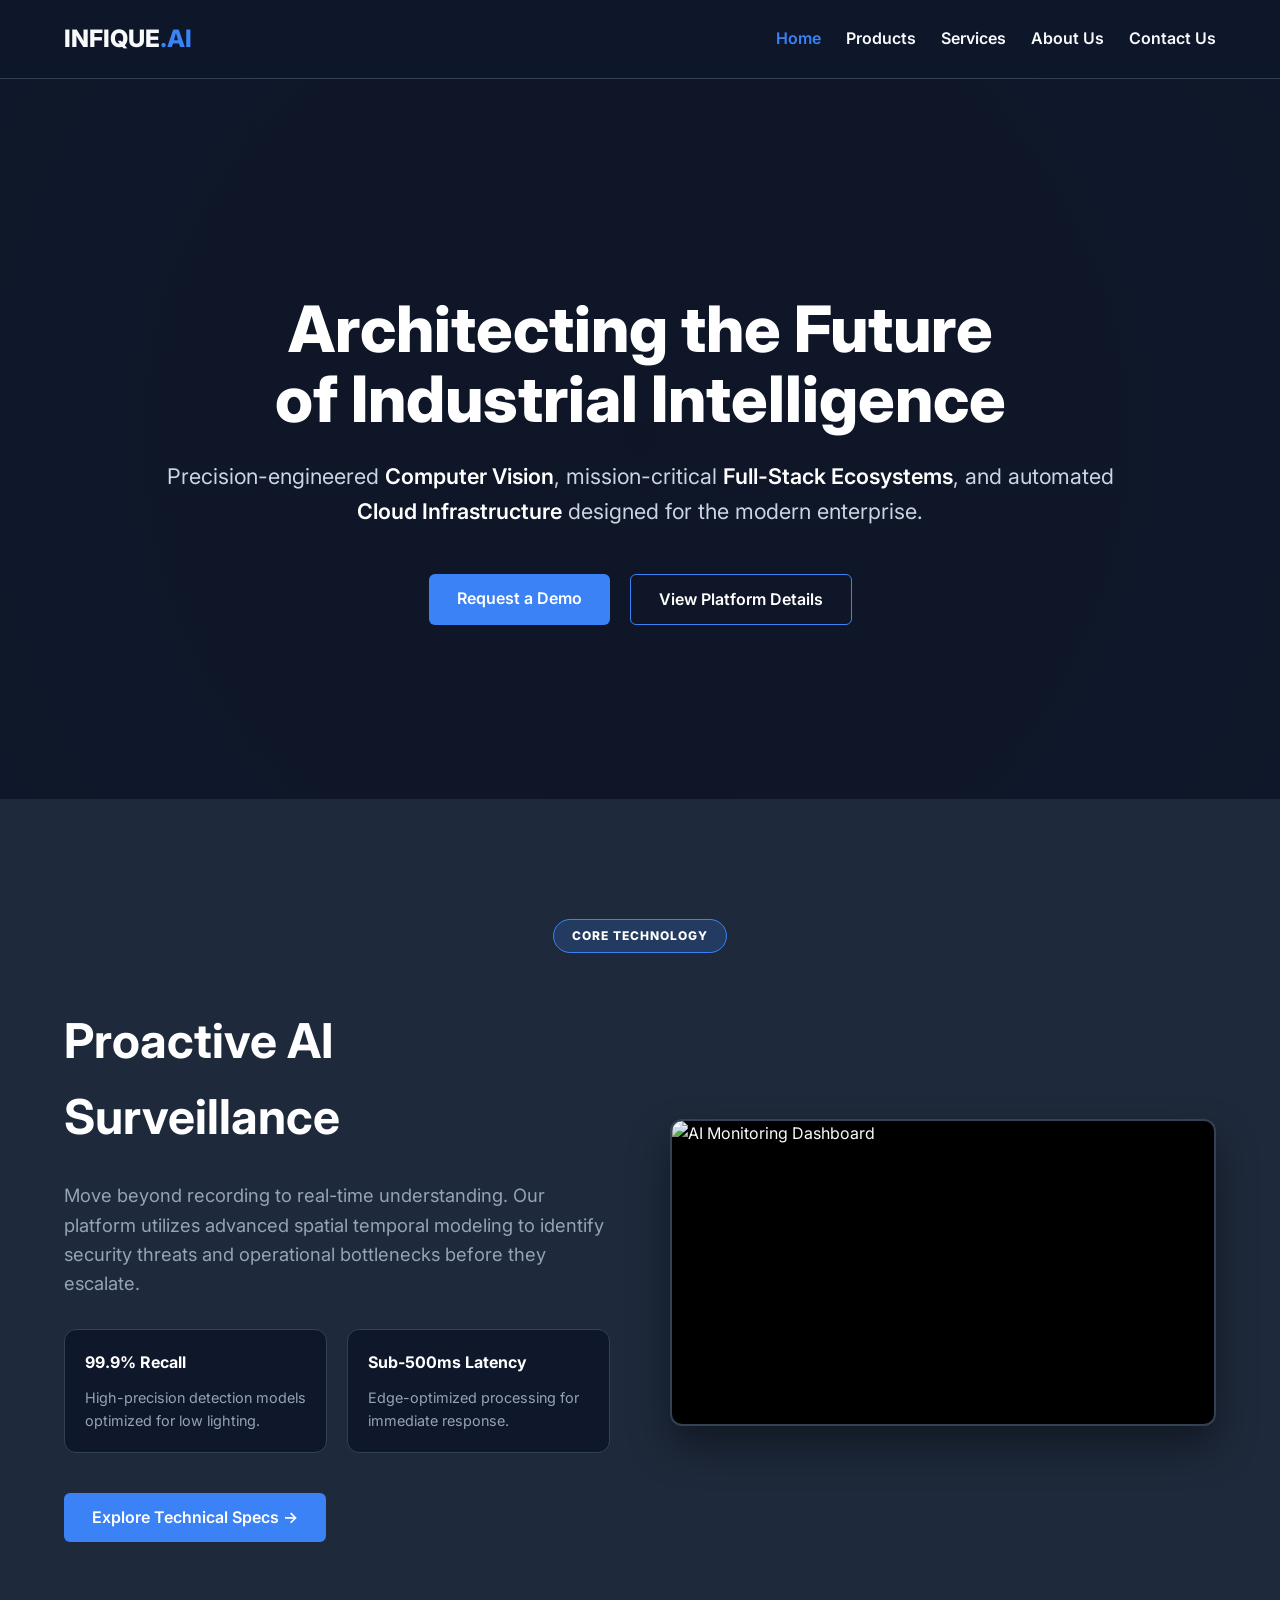
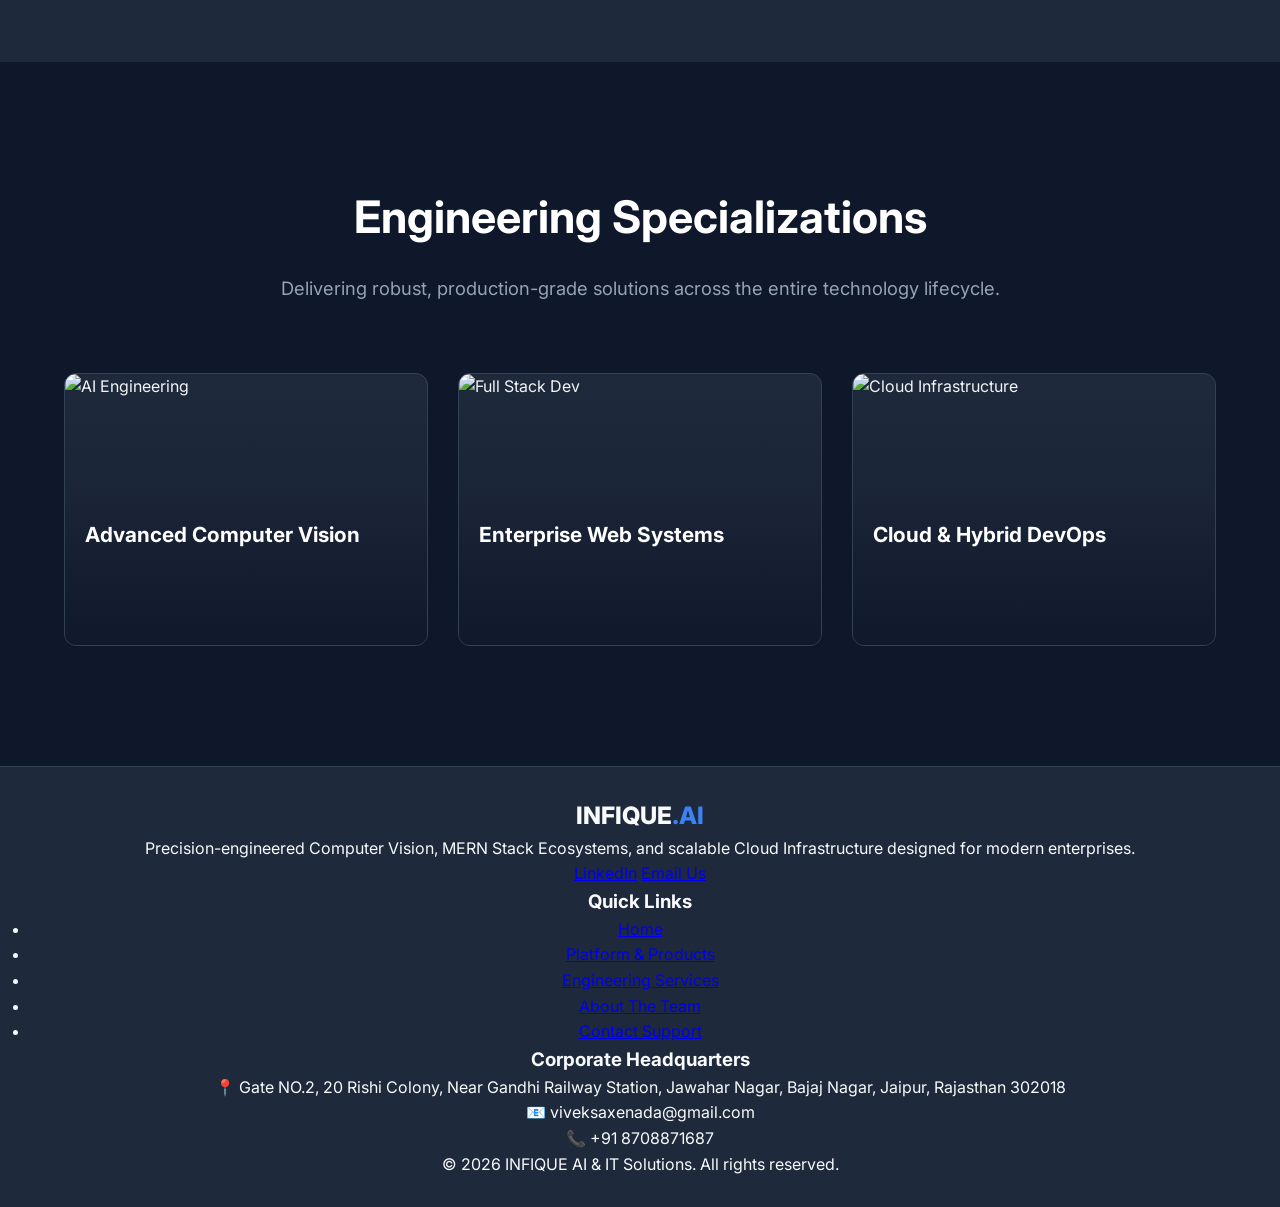
==== index.html @ 80ce9a05 "Add files via upload" ====
<!DOCTYPE html>
<html lang="en">
<head>
    <meta charset="UTF-8">
    <meta name="viewport" content="width=device-width, initial-scale=1.0">
    <title>INFIQUE AI | Enterprise AI Surveillance & Engineering</title>
    <meta name="description" content="INFIQUE AI delivers high-performance AI surveillance, professional MERN stack development, and scalable cloud engineering for global enterprises.">
    <link rel="stylesheet" href="style.css">
    <style>
        /* --- ANIMATED BACKGROUND LOGIC --- */
        @keyframes panBackground {
            0% { background-position: 0% 50%; }
            50% { background-position: 100% 50%; }
            100% { background-position: 0% 50%; }
        }

        .animated-hero-section {
            position: relative;
            padding: 140px 5% 100px;
            text-align: center;
            overflow: hidden;
            min-height: 80vh;
            display: flex;
            flex-direction: column;
            justify-content: center;
            align-items: center;
        }

        /* The moving background image layer */
        .animated-hero-section::before {
            content: "";
            position: absolute;
            top: 0;
            left: 0;
            width: 100%;
            height: 100%;
            z-index: -2;
            /* Update 'back.jpg' if your file path is different (e.g., images/back.jpg) */
            background-image: url('images/back.jpg') 
            background-size: 130%; /* Slightly larger to allow for movement */
            background-repeat: no-repeat;
            animation: panBackground 30s linear infinite;
        }

        /* Dark overlay to ensure text is readable */
        .animated-hero-section::after {
            content: "";
            position: absolute;
            inset: 0;
            z-index: -1;
            background: radial-gradient(circle at center, rgba(15, 23, 42, 0.7) 0%, #0f172a 100%);
        }

        /* Force content above the background layers */
        .animated-hero-section > * {
            position: relative;
            z-index: 10;
        }

        .featured-badge {
            display: inline-block;
            padding: 6px 18px;
            background: rgba(59, 130, 246, 0.2);
            color: white;
            border-radius: 20px;
            font-size: 0.75rem;
            font-weight: 800;
            letter-spacing: 1px;
            margin-bottom: 25px;
            border: 1px solid var(--accent);
        }

        .product-feature-grid {
            display: grid;
            grid-template-columns: 1fr 1fr;
            gap: 60px;
            align-items: center;
            margin-top: 50px;
        }

        .demo-placeholder {
            background: #000;
            aspect-ratio: 16/9;
            border-radius: 12px;
            border: 2px solid #334155;
            display: flex;
            align-items: center;
            justify-content: center;
            position: relative;
            overflow: hidden;
            box-shadow: 0 20px 40px rgba(0,0,0,0.4);
        }

        @media (max-width: 768px) {
            .product-feature-grid { grid-template-columns: 1fr; }
            .animated-hero-section { padding: 100px 5% 60px; }
        }
    </style>
</head>
<body>
    <header>
        <nav>
            <a href="index.html" class="logo">INFIQUE<span>.AI</span></a>
            <ul class="nav-links">
                <li><a href="index.html" class="active">Home</a></li>
                <li><a href="products.html">Products</a></li>
                <li><a href="services.html">Services</a></li>
                <li><a href="about.html">About Us</a></li>
                <li><a href="contact.html">Contact Us</a></li>
            </ul>
        </nav>
    </header>

    <main>
        <section class="animated-hero-section">
            <h1 style="font-size: 4rem; margin-bottom: 25px; color: white; line-height: 1.1; font-weight: 800;">Architecting the Future <br>of Industrial Intelligence</h1>
            <p style="max-width: 950px; margin: 0 auto 45px; font-size: 1.35rem; color: #cbd5e1; line-height: 1.6;">Precision-engineered <span style="color: white; font-weight: 600;">Computer Vision</span>, mission-critical <span style="color: white; font-weight: 600;">Full-Stack Ecosystems</span>, and automated <span style="color: white; font-weight: 600;">Cloud Infrastructure</span> designed for the modern enterprise.</p>
            <div style="display: flex; justify-content: center; gap: 20px;">
                <a href="contact.html" class="btn">Request a Demo</a>
                <a href="products.html" class="btn" style="background: transparent; border: 1px solid var(--accent); color: white;">View Platform Details</a>
            </div>
        </section>

        <section style="padding: 120px 5%; background-color: var(--bg-card);">
            <div class="featured-badge" style="display: block; width: fit-content; margin: 0 auto 25px;">CORE TECHNOLOGY</div>
            <div class="product-feature-grid">
                <div>
                    <h2 style="font-size: 3rem; margin-bottom: 25px; color: white;">Proactive AI Surveillance</h2>
                    <p style="margin-bottom: 30px; font-size: 1.15rem; color: #94a3b8;">Move beyond recording to real-time understanding. Our platform utilizes advanced spatial temporal modeling to identify security threats and operational bottlenecks before they escalate.</p>
                    
                    <div style="display: grid; grid-template-columns: 1fr 1fr; gap: 20px; margin-bottom: 40px;">
                        <div style="padding: 20px; background: #0f172a; border-radius: 12px; border: 1px solid #334155;">
                            <h4 style="color: white; margin-bottom: 10px;">99.9% Recall</h4>
                            <p style="font-size: 0.9rem; color: var(--text-muted);">High-precision detection models optimized for low lighting.</p>
                        </div>
                        <div style="padding: 20px; background: #0f172a; border-radius: 12px; border: 1px solid #334155;">
                            <h4 style="color: white; margin-bottom: 10px;">Sub-500ms Latency</h4>
                            <p style="font-size: 0.9rem; color: var(--text-muted);">Edge-optimized processing for immediate response.</p>
                        </div>
                    </div>
                    <a href="products.html" class="btn">Explore Technical Specs →</a>
                </div>
                <div class="demo-placeholder">
                    <img src="images/ai analysis.jpeg" alt="AI Monitoring Dashboard" style="width:100%; height:100%; object-fit:cover;">
                </div>
            </div>
        </section>

        <section style="padding: 120px 5%;">
            <h2 style="text-align: center; margin-bottom: 20px; color: white; font-size: 2.8rem;">Engineering Specializations</h2>
            <p style="text-align: center; max-width: 800px; margin: 0 auto 70px; color: var(--text-muted); font-size: 1.15rem;">Delivering robust, production-grade solutions across the entire technology lifecycle.</p>
            <div class="home-engineering-grid">
                
                <div class="home-image-card">
                    <img src="images/ai3.jpeg" alt="AI Engineering">
                    <div class="home-card-overlay">
                        <h3 style="color: white;">Advanced Computer Vision</h3>
                        <p>Specialized CNN and Transformer-based models for person re-identification and behavioral mapping.</p>
                    </div>
                </div>

                <div class="home-image-card">
                    <img src="images/fs.png" alt="Full Stack Dev">
                    <div class="home-card-overlay">
                        <h3 style="color: white;">Enterprise Web Systems</h3>
                        <p>High-concurrency MERN stack applications with distributed database architectures for massive scale.</p>
                    </div>
                </div>

                <div class="home-image-card">
                    <img src="images/cloud.png" alt="Cloud Infrastructure">
                    <div class="home-card-overlay">
                        <h3 style="color: white;">Cloud & Hybrid DevOps</h3>
                        <p>Hardened AWS/Azure environments with automated scaling, secret management, and 24/7 monitoring.</p>
                    </div>
                </div>

            </div>
        </section>
    </main>

    <footer class="site-footer">
        <div class="footer-container">
            <div class="footer-about">
                <a href="index.html" class="logo">INFIQUE<span>.AI</span></a>
                <p>Precision-engineered Computer Vision, MERN Stack Ecosystems, and scalable Cloud Infrastructure designed for modern enterprises.</p>
                <div class="footer-socials">
                    <a href="https://www.linkedin.com/in/vivek-saxena-ds" target="_blank" rel="noopener">LinkedIn</a>
                    <a href="mailto:viveksaxenada@gmail.com">Email Us</a>
                </div>
            </div>

            <div class="footer-links">
                <h3>Quick Links</h3>
                <ul>
                    <li><a href="index.html">Home</a></li>
                    <li><a href="products.html">Platform & Products</a></li>
                    <li><a href="services.html">Engineering Services</a></li>
                    <li><a href="about.html">About The Team</a></li>
                    <li><a href="contact.html">Contact Support</a></li>
                </ul>
            </div>

            <div class="footer-contact">
                <h3>Corporate Headquarters</h3>
                <p><span>📍</span> Gate NO.2, 20 Rishi Colony, Near Gandhi Railway Station, Jawahar Nagar, Bajaj Nagar, Jaipur, Rajasthan 302018</p>
                <p><span>📧</span> viveksaxenada@gmail.com</p>
                <p><span>📞</span> +91 8708871687</p>
            </div>
        </div>

        <div class="footer-bottom">
            <p>&copy; 2026 INFIQUE AI & IT Solutions. All rights reserved.</p>
        </div>
    </footer>
</body>
</html>
---- style.css ----
/* --- 1. GLOBAL SETTINGS --- */
@import url('https://fonts.googleapis.com/css2?family=Inter:wght@300;400;600;800&display=swap');

:root {
    --bg-dark: #0f172a;      
    --bg-card: #1e293b;      
    --accent: #3b82f6;       
    --accent-hover: #2563eb;
    --text-main: #f8fafc;
    --text-muted: #94a3b8;
}

* { margin: 0; padding: 0; box-sizing: border-box; }

body {
    font-family: 'Inter', sans-serif;
    background-color: var(--bg-dark);
    color: var(--text-main);
    line-height: 1.6;
    display: flex;
    flex-direction: column;
    min-height: 100vh;
}

header {
    background-color: rgba(15, 23, 42, 0.95);
    border-bottom: 1px solid #334155;
    padding: 20px 5%;
    position: sticky;
    top: 0;
    z-index: 100;
}
nav { display: flex; justify-content: space-between; align-items: center; max-width: 1200px; margin: 0 auto; }
.logo { font-size: 1.5rem; font-weight: 800; color: var(--text-main); text-decoration: none; }
.logo span { color: var(--accent); }
.nav-links { list-style: none; display: flex; gap: 25px; }
.nav-links a { color: var(--text-main); text-decoration: none; font-weight: 600; transition: 0.3s; }
.nav-links a:hover, .nav-links a.active { color: var(--accent); }

/* --- 2. HOME PAGE ONLY (Engineering Cards) --- */
.home-engineering-grid {
    display: grid;
    grid-template-columns: repeat(auto-fit, minmax(300px, 1fr));
    gap: 30px;
    max-width: 1200px;
    margin: 0 auto;
}

.home-image-card {
    position: relative;
    border-radius: 12px;
    overflow: hidden; 
    aspect-ratio: 4/3; 
    border: 1px solid #334155;
    background-color: var(--bg-card);
}

.home-image-card img {
    width: 100%;
    height: 100%;
    object-fit: cover; 
    display: block;
    transition: transform 0.8s cubic-bezier(0.2, 1, 0.3, 1);
}

.home-image-card:hover img { transform: scale(1.05); }

.home-card-overlay {
    position: absolute;
    inset: 0;
    background: linear-gradient(to top, rgba(15, 23, 42, 0.9) 0%, rgba(15, 23, 42, 0.2) 60%, transparent 100%);
    display: flex;
    flex-direction: column;
    justify-content: flex-end;
    padding: 20px;
}

.home-card-overlay h3 { color: #ffffff !important; margin-bottom: 5px; font-size: 1.3rem; }
.home-card-overlay p {
    color: #ffffff !important;
    font-size: 0.9rem;
    margin: 0;
    opacity: 0;
    transform: translateY(10px);
    transition: opacity 0.4s, transform 0.4s;
}

.home-image-card:hover .home-card-overlay p { opacity: 1; transform: translateY(0); }

/* --- 3. RESTORED ORIGINAL ABOUT/CONTACT STYLES --- */
.team-section { padding: 60px 40px; background: #0b1a2f; color: white; text-align: center; }
.team-grid { display: grid; grid-template-columns: repeat(auto-fit, minmax(220px, 1fr)); gap: 25px; }

.team-card {
    background: #12264a;
    padding: 15px;
    border-radius: 10px;
    transition: 0.3s;
    border: 1px solid transparent;
    text-align: center;
}

.team-card:hover {
    transform: translateY(-8px); 
    border-color: #2f6df6;
    box-shadow: 0 0 12px rgba(47,109,246,0.4);
}

.team-card img { width: 100%; height: 250px; object-fit: cover; border-radius: 10px; margin-bottom: 10px; }
.team-card h3 { font-size: 1.1rem; margin-bottom: 5px; }
.team-card .post { color: #4da3ff; font-size: 14px; margin-bottom: 5px; }

.director-card {
    background: linear-gradient(145deg, #12264a, #0d1e3a);
    border: 1px solid #2f6df6;
    padding: 25px;
    border-radius: 15px;
    width: 280px;
    margin: 0 auto 50px;
    box-shadow: 0 0 15px rgba(47,109,246,0.3);
}
.director-card img { width: 100%; border-radius: 10px; margin-bottom: 15px; }

/* Contact Forms & Generic Cards */
.card { background-color: var(--bg-card); padding: 30px; border-radius: 12px; border: 1px solid #334155; }
.grid { display: grid; grid-template-columns: repeat(auto-fit, minmax(300px, 1fr)); gap: 30px; margin-top: 40px; }

form input, form textarea {
    width: 100%; padding: 12px; margin-bottom: 20px;
    background-color: #1e293b; border: 1px solid #334155;
    border-radius: 6px; color: white;
}

/* Common Components */
.industry-tag { padding: 10px 25px; border: 1px solid #334155; border-radius: 5px; color: var(--text-muted); }
.btn { display: inline-block; padding: 12px 28px; background-color: var(--accent); color: white; text-decoration: none; border-radius: 6px; font-weight: 600; transition: 0.3s; border: none; cursor: pointer; }
footer { text-align: center; padding: 30px; background-color: var(--bg-card); border-top: 1px solid #334155; margin-top: auto; }

/* --- PRODUCT PAGE SPECIFIC STYLES --- */
.product-feature-grid {
    display: grid;
    grid-template-columns: repeat(auto-fit, minmax(320px, 1fr));
    gap: 30px;
    max-width: 1200px;
    margin: 0 auto;
}

.product-feature-card {
    position: relative;
    height: 350px;
    border-radius: 12px;
    overflow: hidden;
    background-color: var(--bg-card);
    border: 1px solid #334155;
    cursor: pointer;
}

.product-feature-card img {
    width: 100%;
    height: 100%;
    object-fit: cover;
    transition: transform 0.6s cubic-bezier(0.33, 1, 0.68, 1);
}

.product-feature-card:hover img {
    transform: scale(1.1);
}

.product-feature-overlay {
    position: absolute;
    inset: 0;
    background: linear-gradient(to top, rgba(15, 23, 42, 0.95) 10%, rgba(15, 23, 42, 0.2) 60%, transparent 100%);
    display: flex;
    flex-direction: column;
    justify-content: flex-end;
    padding: 25px;
    z-index: 2;
}

.product-feature-overlay h3 {
    color: #ffffff !important;
    font-size: 1.4rem;
    margin-bottom: 8px;
    font-weight: 600;
}

.product-feature-overlay p {
    color: #cbd5e1 !important;
    font-size: 0.95rem;
    margin: 0;
    opacity: 0;
    transform: translateY(20px);
    transition: all 0.4s ease;
}

.product-feature-card:hover .product-feature-overlay p {
    opacity: 1;
    transform: translateY(0);
}

/* --- SERVICES PAGE SPECIFIC STYLES --- */
.service-feature-grid {
    display: grid;
    grid-template-columns: repeat(auto-fit, minmax(320px, 1fr));
    gap: 30px;
    max-width: 1200px;
    margin: 0 auto;
}

.service-feature-card {
    position: relative;
    height: 300px; 
    border-radius: 15px;
    overflow: hidden;
    background-color: var(--bg-card);
    border: 1px solid #334155;
}

.service-feature-card img {
    width: 100%;
    height: 100%;
    /* FIX: Changed cover to contain to prevent zooming/cropping */
    object-fit: contain; 
    /* Padding prevents the image from touching the edges */
    padding: 20px;
    background-color: #0f172a; 
    transition: transform 0.8s cubic-bezier(0.2, 1, 0.3, 1);
}

.service-feature-card:hover img {
    /* Subtle zoom on hover */
    transform: scale(1.05);
}

.service-feature-overlay {
    position: absolute;
    inset: 0;
    /* Adjusted gradient to ensure icons are fully visible */
    background: linear-gradient(to top, rgba(15, 23, 42, 0.98) 15%, rgba(15, 23, 42, 0.2) 60%, transparent 100%);
    display: flex;
    flex-direction: column;
    justify-content: flex-end;
    padding: 30px;
    z-index: 2;
}

.service-feature-overlay h3 {
    color: #ffffff !important;
    font-size: 1.5rem;
    margin-bottom: 15px;
}

.service-hover-content {
    opacity: 0;
    transform: translateY(20px);
    transition: all 0.5s ease;
}

.service-hover-content p {
    color: var(--accent) !important;
    font-weight: 600;
    font-size: 0.95rem;
    margin-bottom: 12px;
}

.service-hover-content ul {
    list-style: none;
    padding: 0;
}

.service-hover-content ul li {
    color: #cbd5e1 !important;
    font-size: 0.85rem;
    margin-bottom: 6px;
    display: flex;
    align-items: center;
}

.service-hover-content ul li::before {
    content: "→";
    color: var(--accent);
    margin-right: 8px;
    font-weight: bold;
}

.service-feature-card:hover .service-hover-content {
    opacity: 1;
    transform: translateY(0);
}
/* --- NEW ANIMATED BACKGROUND STYLES --- */

/* 1. Define the panning animation sequence */
@keyframes panBackground {
    0% {
        /* Start at the very top-left corner */
        background-position: 0% 0%;
    }
    50% {
        /* Move to the very bottom-right corner */
        background-position: 100% 100%;
    }
    100% {
        /* Smoothly slide back to the start */
        background-position: 0% 0%;
    }
}

/* 2. Style the top section to handle the animation */
.animated-hero-section {
    /* (You'll add this class to your HTML section tag) */

    position: relative; /* Required for the overlay to work */
    overflow: hidden; /* Important: keeps the 'oversized' image contained */

    /* Ensure minimum height so the section doesn't collapse */
    min-height: 80vh; 
    display: flex; /* Helps center content */
    align-items: center; /* Helps center content */
}

/* 3. Style the pseudo-element that actually holds and moves the image */
.animated-hero-section::before {
    content: "";
    position: absolute;
    top: 0;
    left: 0;
    width: 100%;
    height: 100%;
    z-index: -2; /* Place it furthest back */

    /* --- THE CORE IMAGE SETTINGS --- */
    background-image: url('images/back.jpg'); /* <<< UPDATE IMAGE PATH HERE */
    
    /* Make the image large enough to have 'room' to pan without looping */
    background-size: 150%; 
    background-repeat: no-repeat;
    
    /* Center it initially */
    background-position: center;

    /* --- THE ANIMATION LOOP --- */
    /* Calls 'panBackground' definition from above.
       '40s' = 40 seconds per loop. Slower = subtler.
       'linear' = constant speed.
       'infinite' = never stops. */
    animation: panBackground 40s linear infinite;

    /* (Optional) A very soft background color to prevent jarring pop-in */
    background-color: #0c121e; 
}

/* 4. Style the gradient overlay to ensure content is always readable */
.animated-hero-section::after {
    content: "";
    position: absolute;
    inset: 0;
    z-index: -1; /* Place it between the image and the text */

    /* Add a subtle dark gradient to ensure white text pops */
    background: linear-gradient(
        to bottom,
        rgba(15, 23, 42, 0.4) 0%,   /* Slightly dark at top */
        rgba(15, 23, 42, 0.8) 100% /* Much darker at bottom */
    );
}

/* 5. Ensure the text inside is forced above the background */
.animated-hero-section > * {
    position: relative;
    z-index: 10;
}
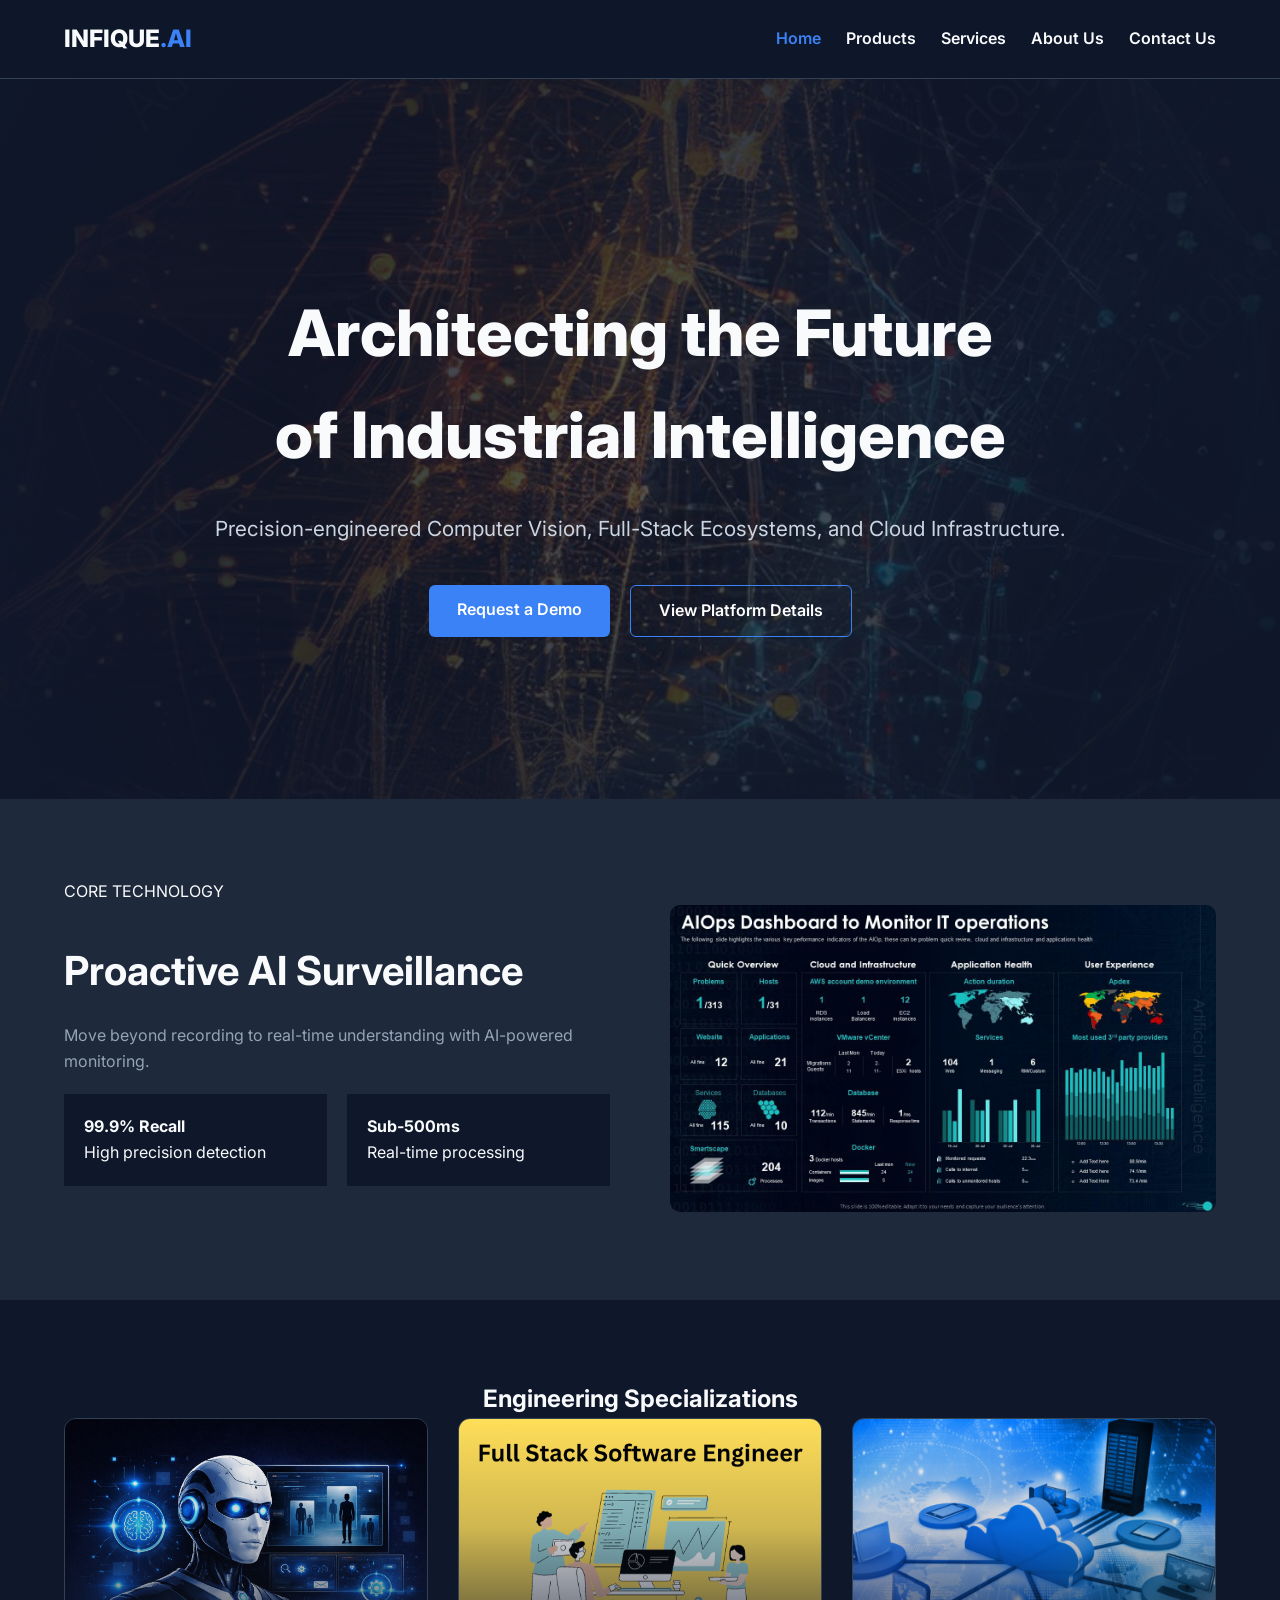
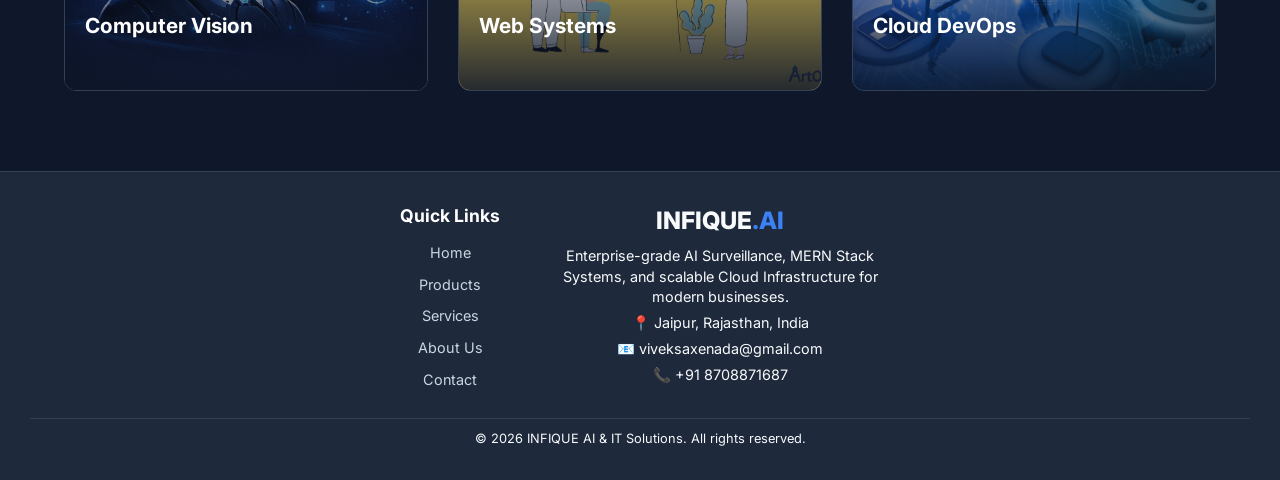
==== commit 361fccc5: "Add files via upload" ====
--- a/index.html
+++ b/index.html
@@ -1,217 +1,262 @@
 <!DOCTYPE html>
 <html lang="en">
 <head>
-    <meta charset="UTF-8">
-    <meta name="viewport" content="width=device-width, initial-scale=1.0">
-    <title>INFIQUE AI | Enterprise AI Surveillance & Engineering</title>
-    <meta name="description" content="INFIQUE AI delivers high-performance AI surveillance, professional MERN stack development, and scalable cloud engineering for global enterprises.">
-    <link rel="stylesheet" href="style.css">
-    <style>
-        /* --- ANIMATED BACKGROUND LOGIC --- */
-        @keyframes panBackground {
-            0% { background-position: 0% 50%; }
-            50% { background-position: 100% 50%; }
-            100% { background-position: 0% 50%; }
-        }
-
-        .animated-hero-section {
-            position: relative;
-            padding: 140px 5% 100px;
-            text-align: center;
-            overflow: hidden;
-            min-height: 80vh;
-            display: flex;
-            flex-direction: column;
-            justify-content: center;
-            align-items: center;
-        }
-
-        /* The moving background image layer */
-        .animated-hero-section::before {
-            content: "";
-            position: absolute;
-            top: 0;
-            left: 0;
-            width: 100%;
-            height: 100%;
-            z-index: -2;
-            /* Update 'back.jpg' if your file path is different (e.g., images/back.jpg) */
-            background-image: url('images/back.jpg') 
-            background-size: 130%; /* Slightly larger to allow for movement */
-            background-repeat: no-repeat;
-            animation: panBackground 30s linear infinite;
-        }
-
-        /* Dark overlay to ensure text is readable */
-        .animated-hero-section::after {
-            content: "";
-            position: absolute;
-            inset: 0;
-            z-index: -1;
-            background: radial-gradient(circle at center, rgba(15, 23, 42, 0.7) 0%, #0f172a 100%);
-        }
-
-        /* Force content above the background layers */
-        .animated-hero-section > * {
-            position: relative;
-            z-index: 10;
-        }
-
-        .featured-badge {
-            display: inline-block;
-            padding: 6px 18px;
-            background: rgba(59, 130, 246, 0.2);
-            color: white;
-            border-radius: 20px;
-            font-size: 0.75rem;
-            font-weight: 800;
-            letter-spacing: 1px;
-            margin-bottom: 25px;
-            border: 1px solid var(--accent);
-        }
-
-        .product-feature-grid {
-            display: grid;
-            grid-template-columns: 1fr 1fr;
-            gap: 60px;
-            align-items: center;
-            margin-top: 50px;
-        }
-
-        .demo-placeholder {
-            background: #000;
-            aspect-ratio: 16/9;
-            border-radius: 12px;
-            border: 2px solid #334155;
-            display: flex;
-            align-items: center;
-            justify-content: center;
-            position: relative;
-            overflow: hidden;
-            box-shadow: 0 20px 40px rgba(0,0,0,0.4);
-        }
-
-        @media (max-width: 768px) {
-            .product-feature-grid { grid-template-columns: 1fr; }
-            .animated-hero-section { padding: 100px 5% 60px; }
-        }
-    </style>
+<meta charset="UTF-8">
+<meta name="viewport" content="width=device-width, initial-scale=1.0">
+
+<title>INFIQUE AI | Enterprise AI Surveillance & Engineering</title>
+
+<link rel="stylesheet" href="style.css">
+
+<style>
+@keyframes panBackground {
+  0% { background-position: 0% 50%; }
+  50% { background-position: 100% 50%; }
+  100% { background-position: 0% 50%; }
+}
+
+.animated-hero-section {
+  position: relative;
+  padding: 120px 5% 80px;
+  text-align: center;
+  overflow: hidden;
+  min-height: 80vh;
+  display: flex;
+  flex-direction: column;
+  justify-content: center;
+  align-items: center;
+}
+
+.animated-hero-section::before {
+  content: "";
+  position: absolute;
+  inset: 0;
+  z-index: -2;
+  background-image: url('images/back.jpg');
+  background-size: 130%;
+  background-repeat: no-repeat;
+  animation: panBackground 30s linear infinite;
+}
+
+.animated-hero-section::after {
+  content: "";
+  position: absolute;
+  inset: 0;
+  z-index: -1;
+  background: radial-gradient(circle, rgba(15,23,42,0.7), #0f172a);
+}
+
+/* HERO */
+.hero-title {
+  font-size: 4rem;
+  font-weight: 800;
+  margin-bottom: 25px;
+}
+
+.hero-subtext {
+  max-width: 900px;
+  font-size: 1.3rem;
+  margin-bottom: 40px;
+  color: #cbd5e1;
+}
+
+.hero-buttons {
+  display: flex;
+  gap: 20px;
+  flex-wrap: wrap;
+  justify-content: center;
+}
+
+.secondary-btn {
+  background: transparent;
+  border: 1px solid #3b82f6;
+}
+
+/* GRID */
+.product-feature-grid {
+  display: grid;
+  grid-template-columns: 1fr 1fr;
+  gap: 60px;
+  align-items: center;
+}
+
+/* MOBILE */
+@media (max-width: 768px) {
+
+  .hero-title { font-size: 2.2rem; }
+
+  .hero-subtext {
+    font-size: 1rem;
+    padding: 0 10px;
+  }
+
+  .hero-buttons {
+    flex-direction: column;
+    align-items: center;
+  }
+
+  .btn { width: 90%; }
+
+  .product-feature-grid {
+    grid-template-columns: 1fr;
+  }
+
+  section {
+    padding: 50px 5% !important;
+  }
+
+  nav {
+    flex-direction: column;
+  }
+
+  .nav-links {
+    flex-direction: column;
+    align-items: center;
+  }
+}
+</style>
 </head>
+
 <body>
-    <header>
-        <nav>
-            <a href="index.html" class="logo">INFIQUE<span>.AI</span></a>
-            <ul class="nav-links">
-                <li><a href="index.html" class="active">Home</a></li>
-                <li><a href="products.html">Products</a></li>
-                <li><a href="services.html">Services</a></li>
-                <li><a href="about.html">About Us</a></li>
-                <li><a href="contact.html">Contact Us</a></li>
-            </ul>
-        </nav>
-    </header>
-
-    <main>
-        <section class="animated-hero-section">
-            <h1 style="font-size: 4rem; margin-bottom: 25px; color: white; line-height: 1.1; font-weight: 800;">Architecting the Future <br>of Industrial Intelligence</h1>
-            <p style="max-width: 950px; margin: 0 auto 45px; font-size: 1.35rem; color: #cbd5e1; line-height: 1.6;">Precision-engineered <span style="color: white; font-weight: 600;">Computer Vision</span>, mission-critical <span style="color: white; font-weight: 600;">Full-Stack Ecosystems</span>, and automated <span style="color: white; font-weight: 600;">Cloud Infrastructure</span> designed for the modern enterprise.</p>
-            <div style="display: flex; justify-content: center; gap: 20px;">
-                <a href="contact.html" class="btn">Request a Demo</a>
-                <a href="products.html" class="btn" style="background: transparent; border: 1px solid var(--accent); color: white;">View Platform Details</a>
-            </div>
-        </section>
-
-        <section style="padding: 120px 5%; background-color: var(--bg-card);">
-            <div class="featured-badge" style="display: block; width: fit-content; margin: 0 auto 25px;">CORE TECHNOLOGY</div>
-            <div class="product-feature-grid">
-                <div>
-                    <h2 style="font-size: 3rem; margin-bottom: 25px; color: white;">Proactive AI Surveillance</h2>
-                    <p style="margin-bottom: 30px; font-size: 1.15rem; color: #94a3b8;">Move beyond recording to real-time understanding. Our platform utilizes advanced spatial temporal modeling to identify security threats and operational bottlenecks before they escalate.</p>
-                    
-                    <div style="display: grid; grid-template-columns: 1fr 1fr; gap: 20px; margin-bottom: 40px;">
-                        <div style="padding: 20px; background: #0f172a; border-radius: 12px; border: 1px solid #334155;">
-                            <h4 style="color: white; margin-bottom: 10px;">99.9% Recall</h4>
-                            <p style="font-size: 0.9rem; color: var(--text-muted);">High-precision detection models optimized for low lighting.</p>
-                        </div>
-                        <div style="padding: 20px; background: #0f172a; border-radius: 12px; border: 1px solid #334155;">
-                            <h4 style="color: white; margin-bottom: 10px;">Sub-500ms Latency</h4>
-                            <p style="font-size: 0.9rem; color: var(--text-muted);">Edge-optimized processing for immediate response.</p>
-                        </div>
-                    </div>
-                    <a href="products.html" class="btn">Explore Technical Specs →</a>
-                </div>
-                <div class="demo-placeholder">
-                    <img src="images/ai analysis.jpeg" alt="AI Monitoring Dashboard" style="width:100%; height:100%; object-fit:cover;">
-                </div>
-            </div>
-        </section>
-
-        <section style="padding: 120px 5%;">
-            <h2 style="text-align: center; margin-bottom: 20px; color: white; font-size: 2.8rem;">Engineering Specializations</h2>
-            <p style="text-align: center; max-width: 800px; margin: 0 auto 70px; color: var(--text-muted); font-size: 1.15rem;">Delivering robust, production-grade solutions across the entire technology lifecycle.</p>
-            <div class="home-engineering-grid">
-                
-                <div class="home-image-card">
-                    <img src="images/ai3.jpeg" alt="AI Engineering">
-                    <div class="home-card-overlay">
-                        <h3 style="color: white;">Advanced Computer Vision</h3>
-                        <p>Specialized CNN and Transformer-based models for person re-identification and behavioral mapping.</p>
-                    </div>
-                </div>
-
-                <div class="home-image-card">
-                    <img src="images/fs.png" alt="Full Stack Dev">
-                    <div class="home-card-overlay">
-                        <h3 style="color: white;">Enterprise Web Systems</h3>
-                        <p>High-concurrency MERN stack applications with distributed database architectures for massive scale.</p>
-                    </div>
-                </div>
-
-                <div class="home-image-card">
-                    <img src="images/cloud.png" alt="Cloud Infrastructure">
-                    <div class="home-card-overlay">
-                        <h3 style="color: white;">Cloud & Hybrid DevOps</h3>
-                        <p>Hardened AWS/Azure environments with automated scaling, secret management, and 24/7 monitoring.</p>
-                    </div>
-                </div>
-
-            </div>
-        </section>
-    </main>
-
-    <footer class="site-footer">
-        <div class="footer-container">
-            <div class="footer-about">
-                <a href="index.html" class="logo">INFIQUE<span>.AI</span></a>
-                <p>Precision-engineered Computer Vision, MERN Stack Ecosystems, and scalable Cloud Infrastructure designed for modern enterprises.</p>
-                <div class="footer-socials">
-                    <a href="https://www.linkedin.com/in/vivek-saxena-ds" target="_blank" rel="noopener">LinkedIn</a>
-                    <a href="mailto:viveksaxenada@gmail.com">Email Us</a>
-                </div>
-            </div>
-
-            <div class="footer-links">
-                <h3>Quick Links</h3>
-                <ul>
-                    <li><a href="index.html">Home</a></li>
-                    <li><a href="products.html">Platform & Products</a></li>
-                    <li><a href="services.html">Engineering Services</a></li>
-                    <li><a href="about.html">About The Team</a></li>
-                    <li><a href="contact.html">Contact Support</a></li>
-                </ul>
-            </div>
-
-            <div class="footer-contact">
-                <h3>Corporate Headquarters</h3>
-                <p><span>📍</span> Gate NO.2, 20 Rishi Colony, Near Gandhi Railway Station, Jawahar Nagar, Bajaj Nagar, Jaipur, Rajasthan 302018</p>
-                <p><span>📧</span> viveksaxenada@gmail.com</p>
-                <p><span>📞</span> +91 8708871687</p>
-            </div>
-        </div>
-
-        <div class="footer-bottom">
-            <p>&copy; 2026 INFIQUE AI & IT Solutions. All rights reserved.</p>
-        </div>
-    </footer>
+
+<header>
+<nav>
+<a href="index.html" class="logo">INFIQUE<span>.AI</span></a>
+
+<ul class="nav-links">
+<li><a href="index.html" class="active">Home</a></li>
+<li><a href="products.html">Products</a></li>
+<li><a href="services.html">Services</a></li>
+<li><a href="about.html">About Us</a></li>
+<li><a href="contact.html">Contact Us</a></li>
+</ul>
+</nav>
+</header>
+
+<main>
+
+<!-- HERO -->
+<section class="animated-hero-section">
+<h1 class="hero-title">
+Architecting the Future <br> of Industrial Intelligence
+</h1>
+
+<p class="hero-subtext">
+Precision-engineered Computer Vision, Full-Stack Ecosystems, and Cloud Infrastructure.
+</p>
+
+<div class="hero-buttons">
+<a href="contact.html" class="btn">Request a Demo</a>
+<a href="products.html" class="btn secondary-btn">View Platform Details</a>
+</div>
+</section>
+
+<!-- CORE TECHNOLOGY -->
+<section style="padding:80px 5%; background:#1e293b;">
+<div class="featured-badge" style="margin:auto;">CORE TECHNOLOGY</div>
+
+<div class="product-feature-grid">
+
+<div>
+<h2 style="font-size:2.5rem;">Proactive AI Surveillance</h2>
+<p style="margin:20px 0; color:#94a3b8;">
+Move beyond recording to real-time understanding with AI-powered monitoring.
+</p>
+
+<div style="display:grid; grid-template-columns:1fr 1fr; gap:20px;">
+<div style="padding:20px; background:#0f172a;">
+<h4>99.9% Recall</h4>
+<p>High precision detection</p>
+</div>
+
+<div style="padding:20px; background:#0f172a;">
+<h4>Sub-500ms</h4>
+<p>Real-time processing</p>
+</div>
+</div>
+
+</div>
+
+<div>
+<img src="images/ai analysis.jpeg" style="width:100%; border-radius:10px;">
+</div>
+
+</div>
+</section>
+
+<!-- ENGINEERING -->
+<section style="padding:80px 5%;">
+<h2 style="text-align:center;">Engineering Specializations</h2>
+
+<div class="home-engineering-grid">
+
+<div class="home-image-card">
+<img src="images/ai3.jpeg">
+<div class="home-card-overlay">
+<h3>Computer Vision</h3>
+<p>AI-based monitoring systems</p>
+</div>
+</div>
+
+<div class="home-image-card">
+<img src="images/fs.png">
+<div class="home-card-overlay">
+<h3>Web Systems</h3>
+<p>MERN scalable apps</p>
+</div>
+</div>
+
+<div class="home-image-card">
+<img src="images/cloud.png">
+<div class="home-card-overlay">
+<h3>Cloud DevOps</h3>
+<p>AWS automation pipelines</p>
+</div>
+</div>
+
+</div>
+</section>
+
+</main>
+
+<!-- FOOTER -->
+<footer class="site-footer">
+
+  <div class="footer-container">
+
+    <!-- LEFT SIDE -->
+    <div class="footer-left">
+      <h3>Quick Links</h3>
+      <ul>
+        <li><a href="index.html">Home</a></li>
+        <li><a href="products.html">Products</a></li>
+        <li><a href="services.html">Services</a></li>
+        <li><a href="about.html">About Us</a></li>
+        <li><a href="contact.html">Contact</a></li>
+      </ul>
+    </div>
+
+    <!-- RIGHT SIDE -->
+    <div class="footer-right">
+      <a href="index.html" class="logo">INFIQUE<span>.AI</span></a>
+
+      <p>
+        Enterprise-grade AI Surveillance, MERN Stack Systems, 
+        and scalable Cloud Infrastructure for modern businesses.
+      </p>
+
+      <p>📍 Jaipur, Rajasthan, India</p>
+      <p>📧 viveksaxenada@gmail.com</p>
+      <p>📞 +91 8708871687</p>
+    </div>
+
+  </div>
+
+  <div class="footer-bottom">
+    <p>© 2026 INFIQUE AI & IT Solutions. All rights reserved.</p>
+  </div>
+
+</footer>
+
 </body>
 </html>
--- a/style.css
+++ b/style.css
@@ -368,4 +368,170 @@
 .animated-hero-section > * {
     position: relative;
     z-index: 10;
+}
+/* ================= RESPONSIVE FIX ================= */
+
+/* HERO TEXT */
+.hero-title {
+  font-size: 4rem;
+  margin-bottom: 25px;
+  text-align: center;
+  font-weight: 800;
+}
+
+.hero-subtext {
+  max-width: 900px;
+  margin: 0 auto 40px;
+  font-size: 1.3rem;
+  text-align: center;
+  color: #cbd5e1;
+}
+
+/* BUTTONS */
+.hero-buttons {
+  display: flex;
+  justify-content: center;
+  gap: 20px;
+  flex-wrap: wrap;
+}
+
+.secondary-btn {
+  background: transparent;
+  border: 1px solid var(--accent);
+}
+
+/* GLOBAL IMAGE FIX */
+img {
+  max-width: 100%;
+  height: auto;
+}
+
+/* ================= MOBILE ================= */
+@media (max-width: 768px) {
+
+  /* HERO */
+  .hero-title {
+    font-size: 2.2rem;
+  }
+
+  .hero-subtext {
+    font-size: 1rem;
+    padding: 0 10px;
+  }
+
+  /* BUTTON STACK */
+  .hero-buttons {
+    flex-direction: column;
+    align-items: center;
+  }
+
+  .btn {
+    width: 90%;
+    text-align: center;
+  }
+
+  /* NAVBAR */
+  nav {
+    flex-direction: column;
+    gap: 10px;
+  }
+
+  .nav-links {
+    flex-direction: column;
+    gap: 10px;
+    align-items: center;
+  }
+
+  /* SECTION SPACING */
+  section {
+    padding: 50px 5% !important;
+  }
+
+  /* GRID FIX */
+  .product-feature-grid {
+    grid-template-columns: 1fr !important;
+  }
+
+  /* TEXT SIZE FIX */
+  h2 {
+    font-size: 1.8rem !important;
+    text-align: center;
+  }
+
+  p {
+    font-size: 0.95rem !important;
+  }
+}
+//* ===== FINAL PROFESSIONAL FOOTER ===== */
+
+.site-footer {
+  background: #0f172a;
+  color: #cbd5e1;
+  padding: 35px 5% 15px;
+}
+
+/* CENTERED + BALANCED */
+.footer-container {
+  max-width: 800px; /* keeps both sections near center */
+  margin: auto;
+  display: flex;
+  justify-content: center;
+  align-items: flex-start;
+  gap: 60px; /* perfect spacing between left & right */
+}
+
+/* LEFT SIDE */
+.footer-left h3 {
+  margin-bottom: 10px;
+  color: white;
+  font-size: 1.1rem;
+}
+
+.footer-left ul {
+  list-style: none;
+}
+
+.footer-left ul li {
+  margin-bottom: 6px;
+}
+
+.footer-left a {
+  color: #cbd5e1;
+  text-decoration: none;
+  font-size: 0.9rem;
+  transition: 0.3s;
+}
+
+.footer-left a:hover {
+  color: #3b82f6;
+}
+
+/* RIGHT SIDE */
+.footer-right {
+  max-width: 320px;
+}
+
+.footer-right p {
+  margin: 6px 0;
+  font-size: 0.9rem;
+  line-height: 1.4;
+}
+
+/* BOTTOM */
+.footer-bottom {
+  text-align: center;
+  border-top: 1px solid #334155;
+  margin-top: 20px;
+  padding-top: 10px;
+  font-size: 0.8rem;
+}
+
+/* MOBILE */
+@media (max-width: 768px) {
+  .footer-container {
+    flex-direction: column;
+    align-items: center;
+    text-align: center;
+    gap: 20px;
+  }
 }
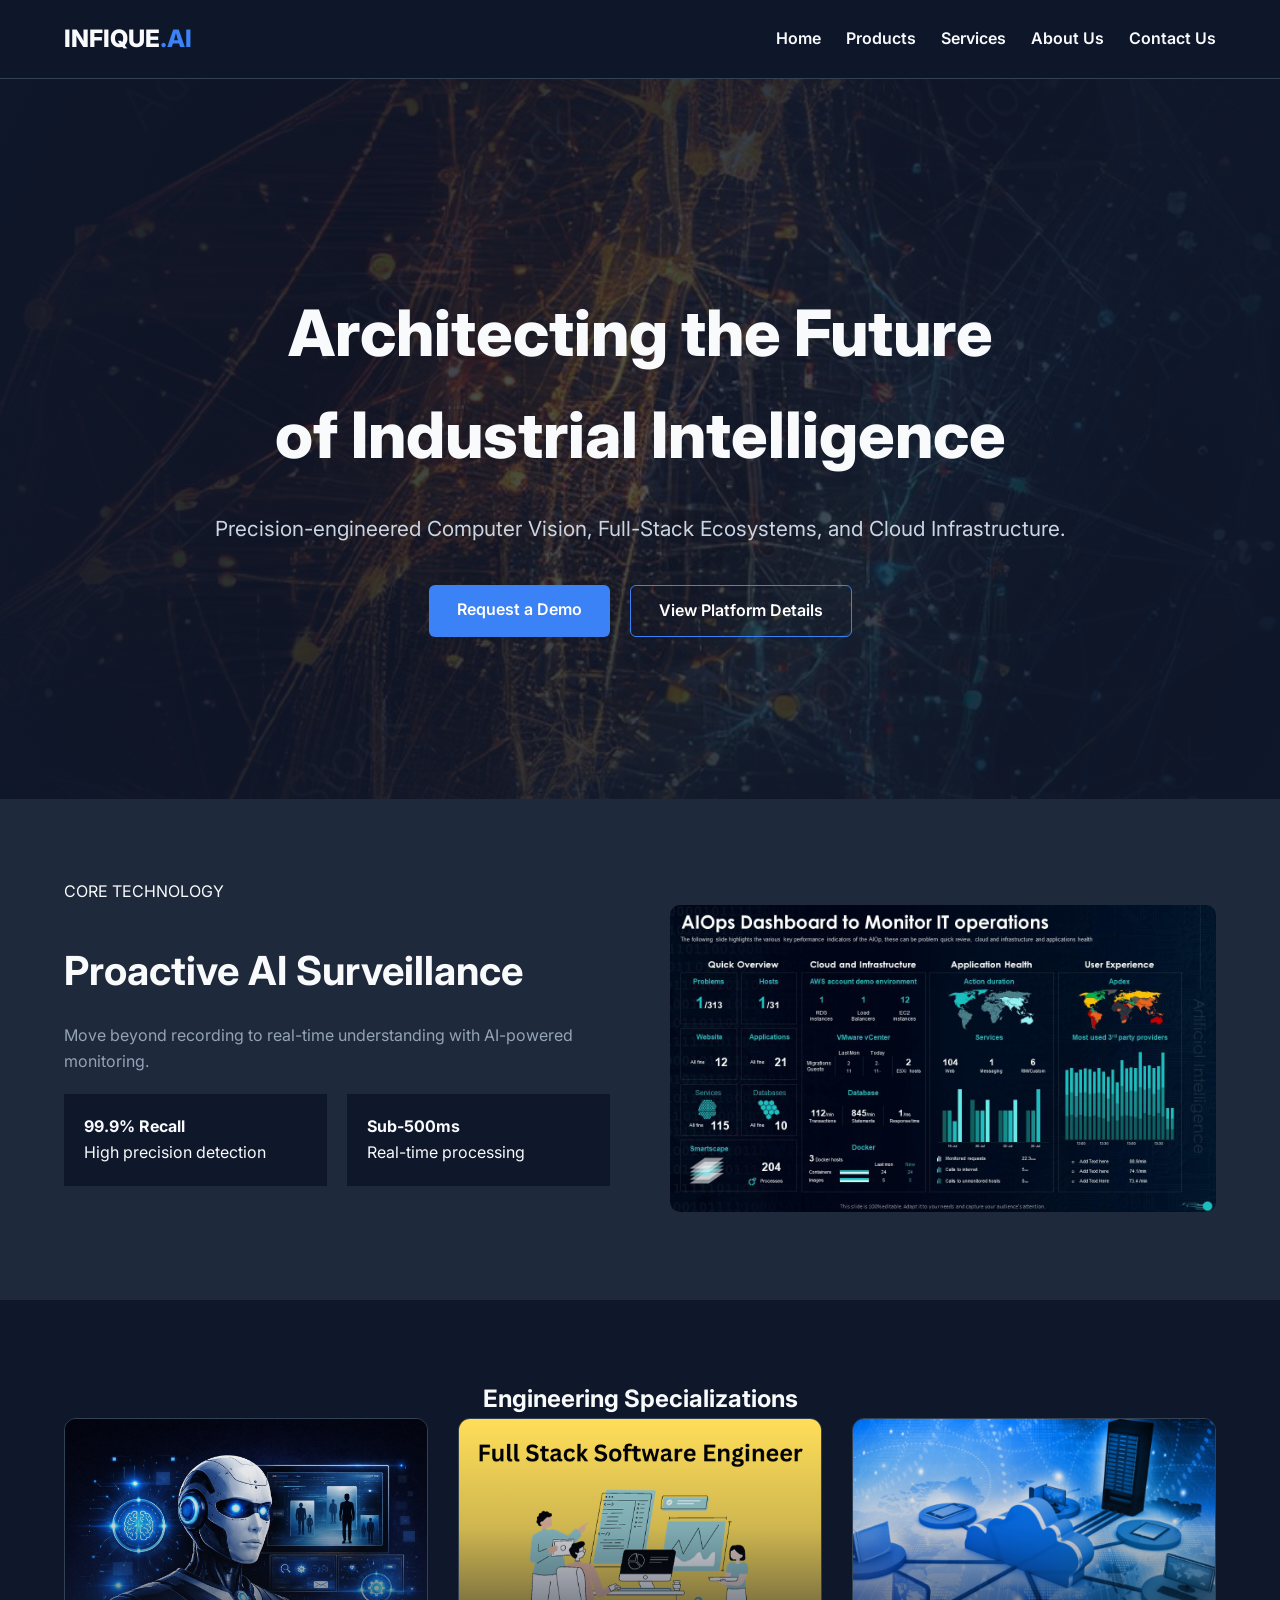
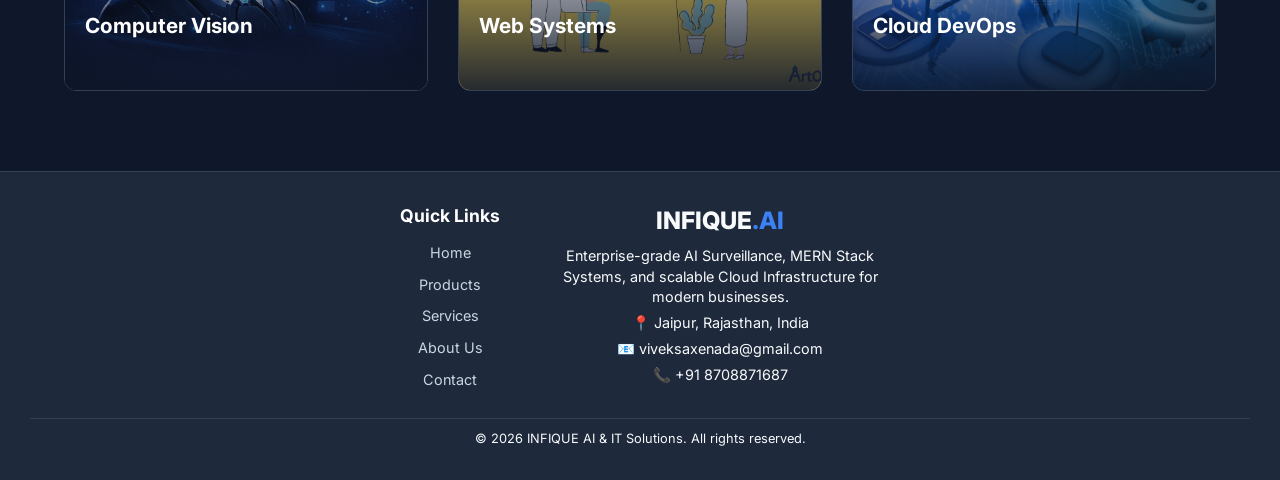
==== commit 290010db: "Add files via upload" ====
--- a/index.html
+++ b/index.html
@@ -121,15 +121,21 @@
 
 <header>
 <nav>
-<a href="index.html" class="logo">INFIQUE<span>.AI</span></a>
-
-<ul class="nav-links">
-<li><a href="index.html" class="active">Home</a></li>
-<li><a href="products.html">Products</a></li>
-<li><a href="services.html">Services</a></li>
-<li><a href="about.html">About Us</a></li>
-<li><a href="contact.html">Contact Us</a></li>
-</ul>
+  <a href="index.html" class="logo">INFIQUE<span>.AI</span></a>
+
+  <!-- HAMBURGER BUTTON -->
+  <div class="menu-toggle" id="menuToggle">
+    ☰
+  </div>
+
+  <!-- NAV LINKS -->
+  <ul class="nav-links" id="navLinks">
+    <li><a href="index.html">Home</a></li>
+    <li><a href="products.html">Products</a></li>
+    <li><a href="services.html">Services</a></li>
+    <li><a href="about.html">About Us</a></li>
+    <li><a href="contact.html">Contact Us</a></li>
+  </ul>
 </nav>
 </header>
 
@@ -258,5 +264,14 @@
 
 </footer>
 
+
+<script>
+const toggle = document.getElementById("menuToggle");
+const nav = document.getElementById("navLinks");
+
+toggle.addEventListener("click", () => {
+  nav.classList.toggle("active");
+});
+</script>
 </body>
 </html>
--- a/style.css
+++ b/style.css
@@ -534,4 +534,79 @@
     text-align: center;
     gap: 20px;
   }
+}
+//* ===== PROFESSIONAL MOBILE NAVBAR ===== */
+
+@media (max-width: 768px) {
+
+  nav {
+    flex-direction: row !important;
+    justify-content: space-between;
+    align-items: center;
+  }
+
+  .logo {
+    font-size: 1.2rem;
+  }
+
+  .nav-links {
+    display: flex;
+    flex-direction: row !important;
+    gap: 15px;
+    overflow-x: auto; /* scroll if needed */
+    white-space: nowrap;
+  }
+
+  .nav-links li {
+    flex: none;
+  }
+
+  .nav-links a {
+    font-size: 0.9rem;
+    padding: 5px;
+  }
+
+}
+/* HAMBURGER BUTTON */
+.menu-toggle {
+  display: none;
+  font-size: 1.8rem;
+  color: white;
+  cursor: pointer;
+}
+
+/* MOBILE NAVBAR */
+@media (max-width: 768px) {
+
+  .menu-toggle {
+    display: block;
+  }
+
+  .nav-links {
+    position: absolute;
+    top: 70px;
+    right: 0;
+    background: #0f172a;
+    width: 220px;
+    flex-direction: column;
+    align-items: flex-start;
+    padding: 20px;
+    gap: 15px;
+
+    display: none; /* hidden by default */
+  }
+
+  .nav-links.active {
+    display: flex;
+  }
+
+  .nav-links li {
+    width: 100%;
+  }
+
+  .nav-links a {
+    width: 100%;
+    display: block;
+  }
+
 }
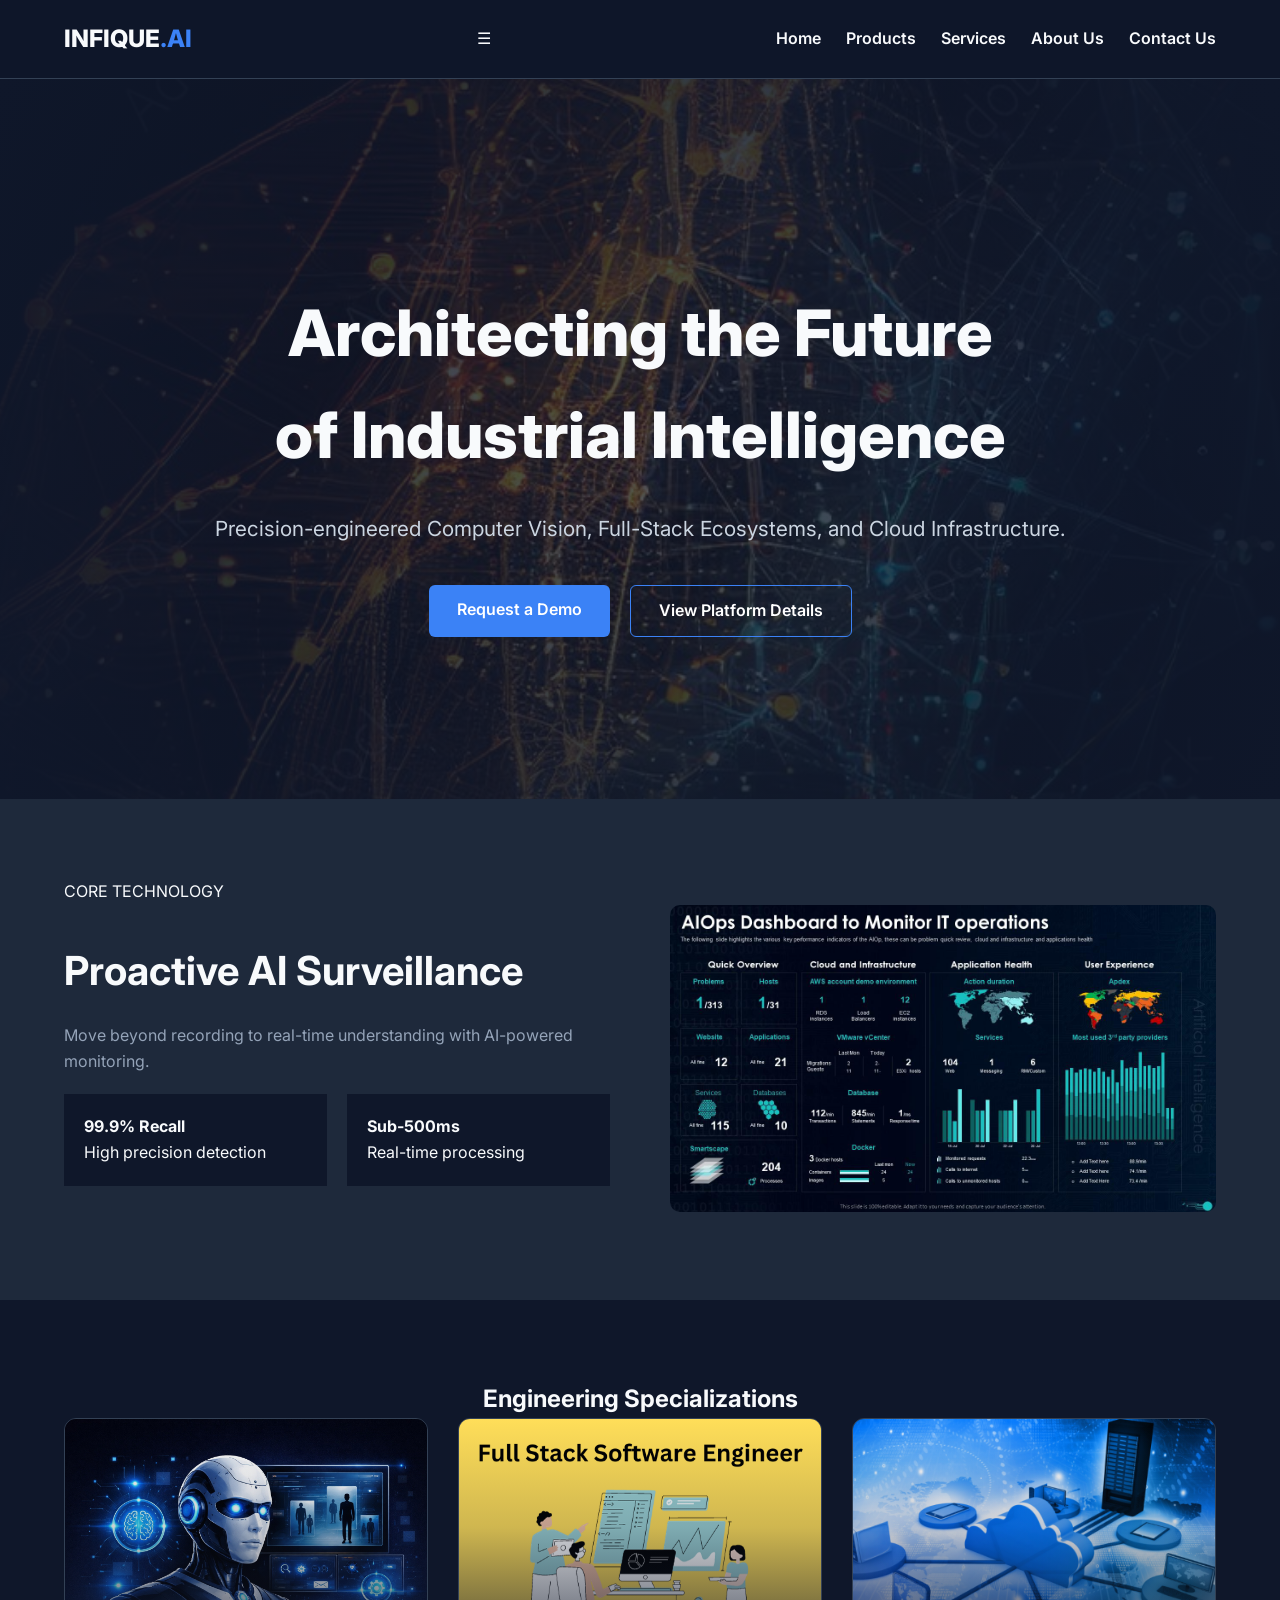
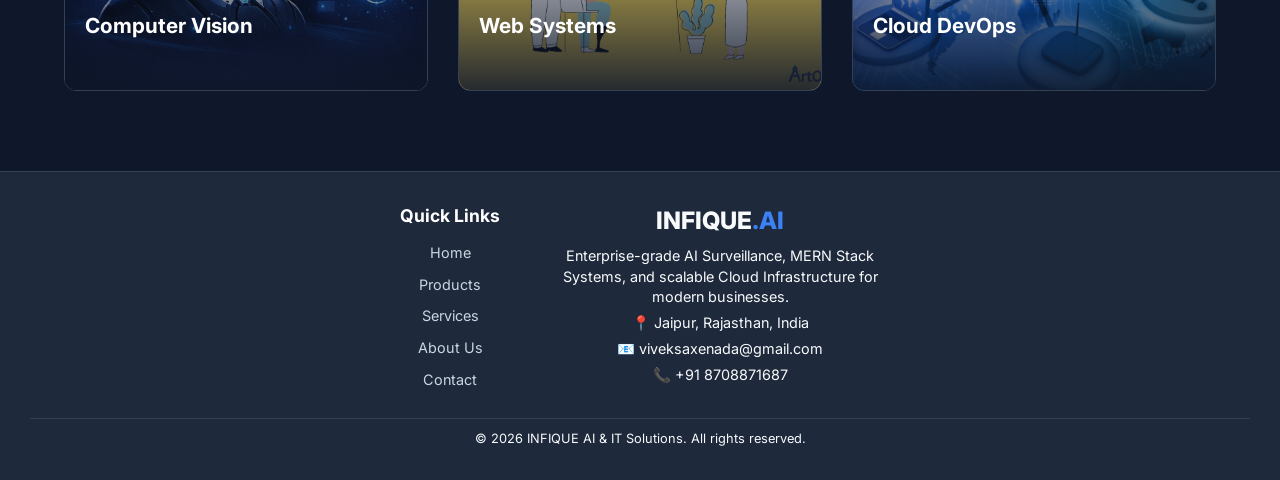
==== commit fd8bd8a1: "Add files via upload" ====
--- a/index.html
+++ b/index.html
@@ -269,8 +269,17 @@
 const toggle = document.getElementById("menuToggle");
 const nav = document.getElementById("navLinks");
 
-toggle.addEventListener("click", () => {
+// toggle menu
+toggle.addEventListener("click", (e) => {
+  e.stopPropagation();
   nav.classList.toggle("active");
+});
+
+// close when clicking outside
+document.addEventListener("click", (e) => {
+  if (!nav.contains(e.target) && !toggle.contains(e.target)) {
+    nav.classList.remove("active");
+  }
 });
 </script>
 </body>
--- a/style.css
+++ b/style.css
@@ -567,10 +567,10 @@
   }
 
 }
-/* HAMBURGER BUTTON */
+//* HAMBURGER BUTTON */
 .menu-toggle {
   display: none;
-  font-size: 1.8rem;
+  font-size: 1.6rem;
   color: white;
   cursor: pointer;
 }
@@ -578,35 +578,41 @@
 /* MOBILE NAVBAR */
 @media (max-width: 768px) {
 
+  nav {
+    position: relative;
+  }
+
   .menu-toggle {
     display: block;
-  }
-
+    position: absolute;
+    right: 5%;
+    top: 50%;
+    transform: translateY(-50%);
+  }
+
+  /* MENU PANEL */
   .nav-links {
-    position: absolute;
-    top: 70px;
+    position: fixed;
+    top: 0;
+    right: -100%; /* hidden */
+    height: 100vh;
+    width: 240px;
+    background: #0f172a;
+    flex-direction: column;
+    padding: 80px 20px;
+    gap: 20px;
+    transition: 0.3s ease;
+    z-index: 999;
+  }
+
+  /* WHEN ACTIVE */
+  .nav-links.active {
     right: 0;
-    background: #0f172a;
-    width: 220px;
-    flex-direction: column;
-    align-items: flex-start;
-    padding: 20px;
-    gap: 15px;
-
-    display: none; /* hidden by default */
-  }
-
-  .nav-links.active {
-    display: flex;
-  }
-
-  .nav-links li {
+  }
+
+  .nav-links a {
+    font-size: 1rem;
     width: 100%;
   }
 
-  .nav-links a {
-    width: 100%;
-    display: block;
-  }
-
 }
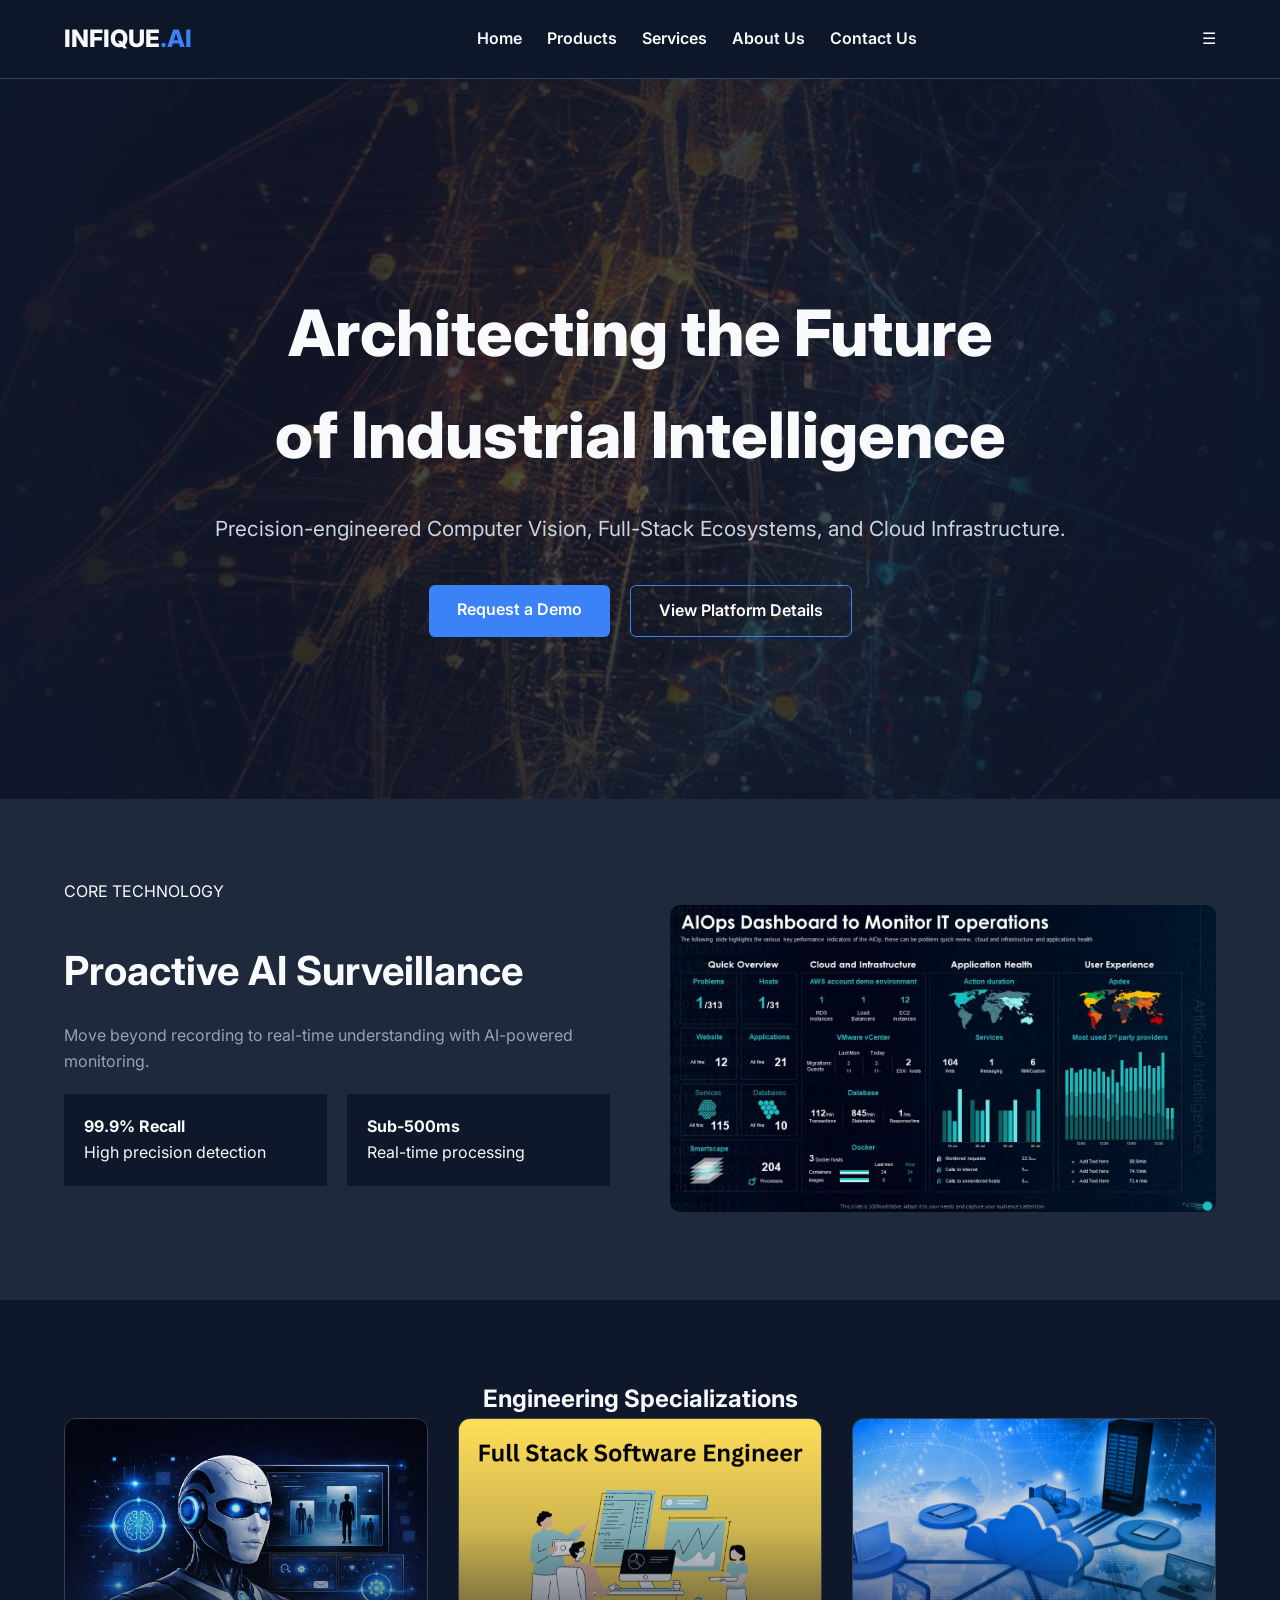
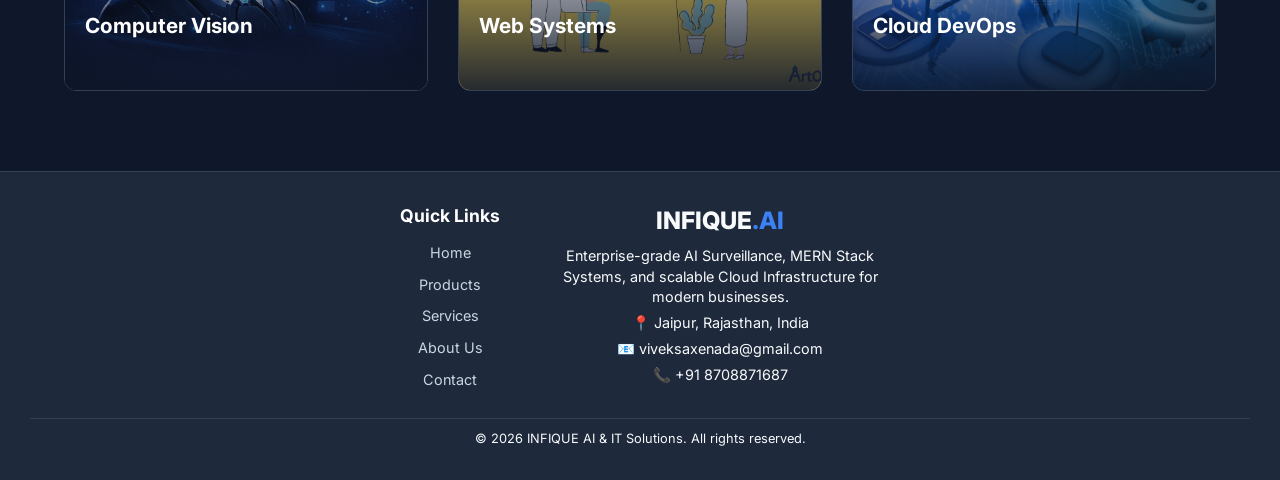
==== commit 6fdb0e5a: "Add files via upload" ====
--- a/index.html
+++ b/index.html
@@ -120,23 +120,21 @@
 <body>
 
 <header>
-<nav>
-  <a href="index.html" class="logo">INFIQUE<span>.AI</span></a>
-
-  <!-- HAMBURGER BUTTON -->
-  <div class="menu-toggle" id="menuToggle">
-    ☰
-  </div>
-
-  <!-- NAV LINKS -->
-  <ul class="nav-links" id="navLinks">
-    <li><a href="index.html">Home</a></li>
-    <li><a href="products.html">Products</a></li>
-    <li><a href="services.html">Services</a></li>
-    <li><a href="about.html">About Us</a></li>
-    <li><a href="contact.html">Contact Us</a></li>
-  </ul>
-</nav>
+    <nav>
+        <a href="index.html" class="logo">INFIQUE<span>.AI</span></a>
+        <ul class="nav-links">
+            <li><a href="index.html">Home</a></li>
+            <li><a href="products.html">Products</a></li>
+            <li><a href="services.html">Services</a></li>
+            <li><a href="about.html">About Us</a></li>
+            <li><a href="contact.html">Contact Us</a></li>
+        </ul>
+
+        <!-- HAMBURGER -->
+        <div class="hamburger" onclick="toggleMenu()">
+            ☰
+        </div>
+    </nav>
 </header>
 
 <main>
